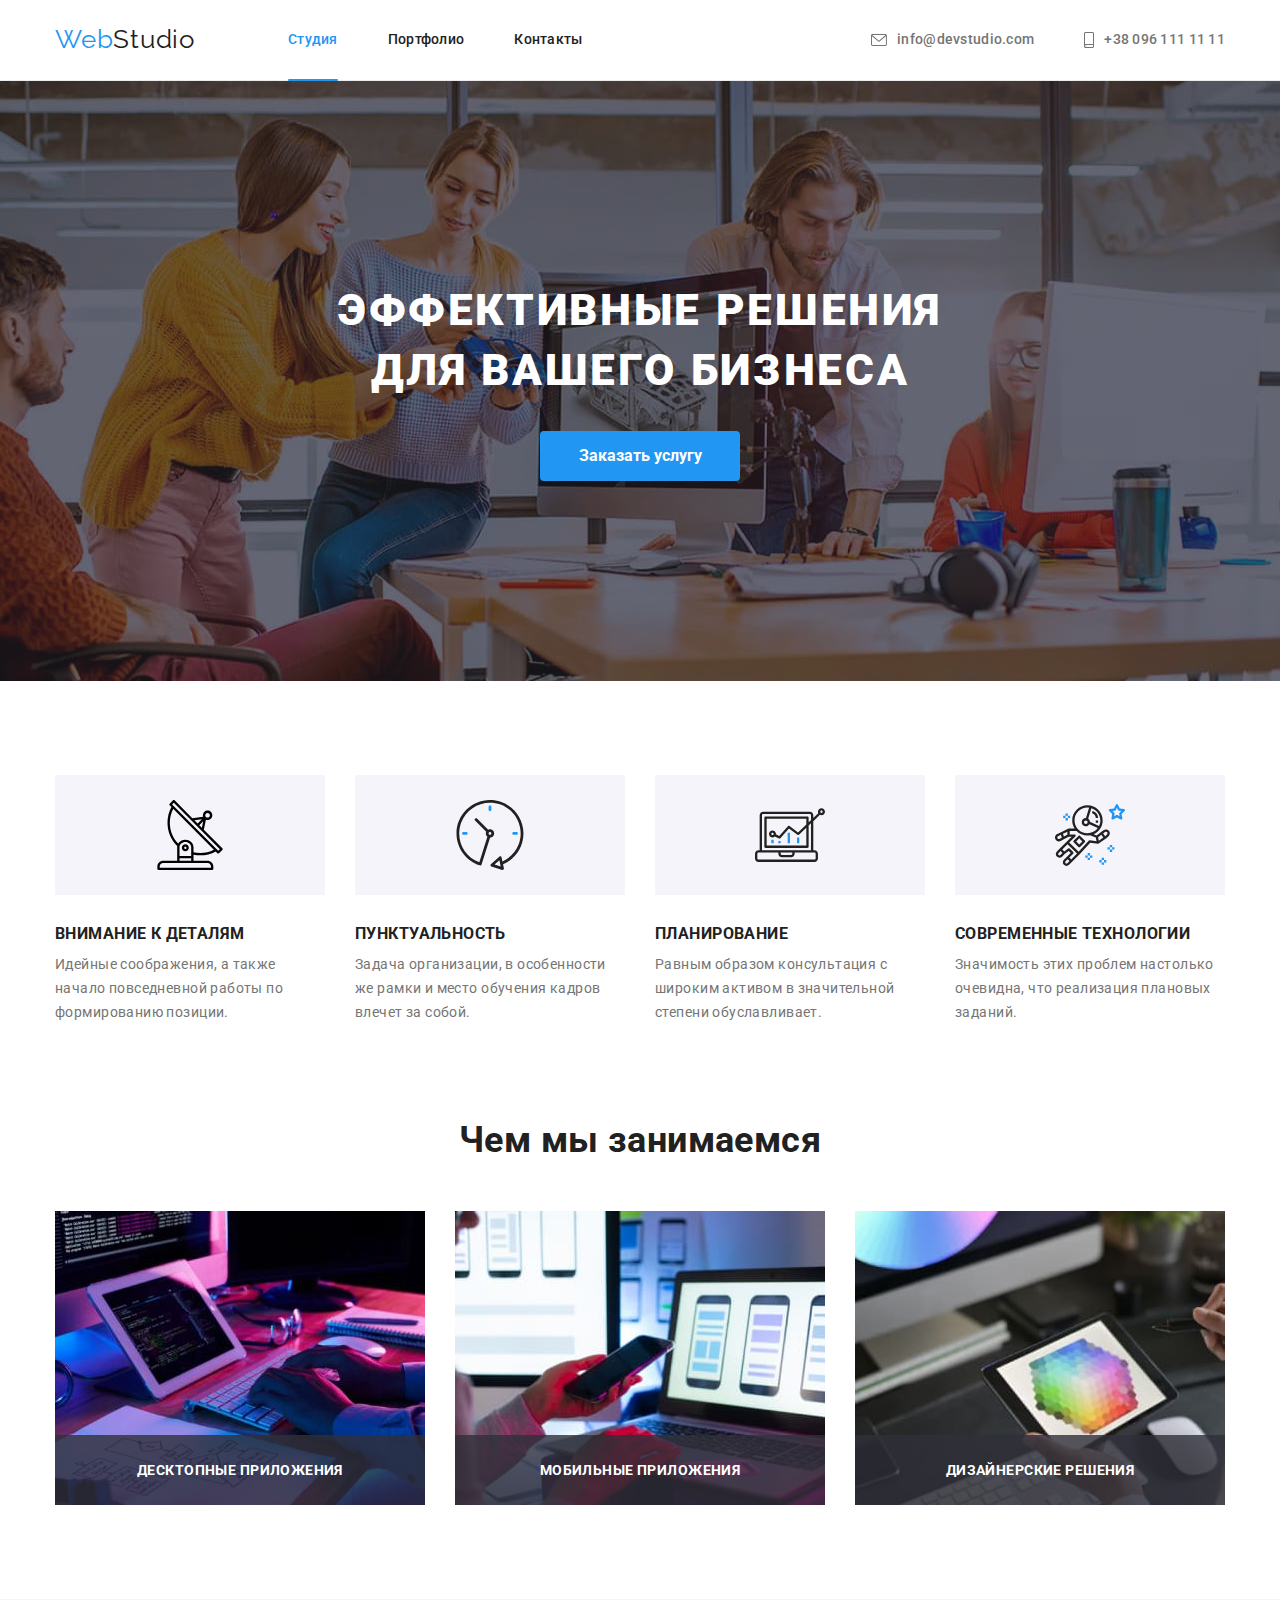
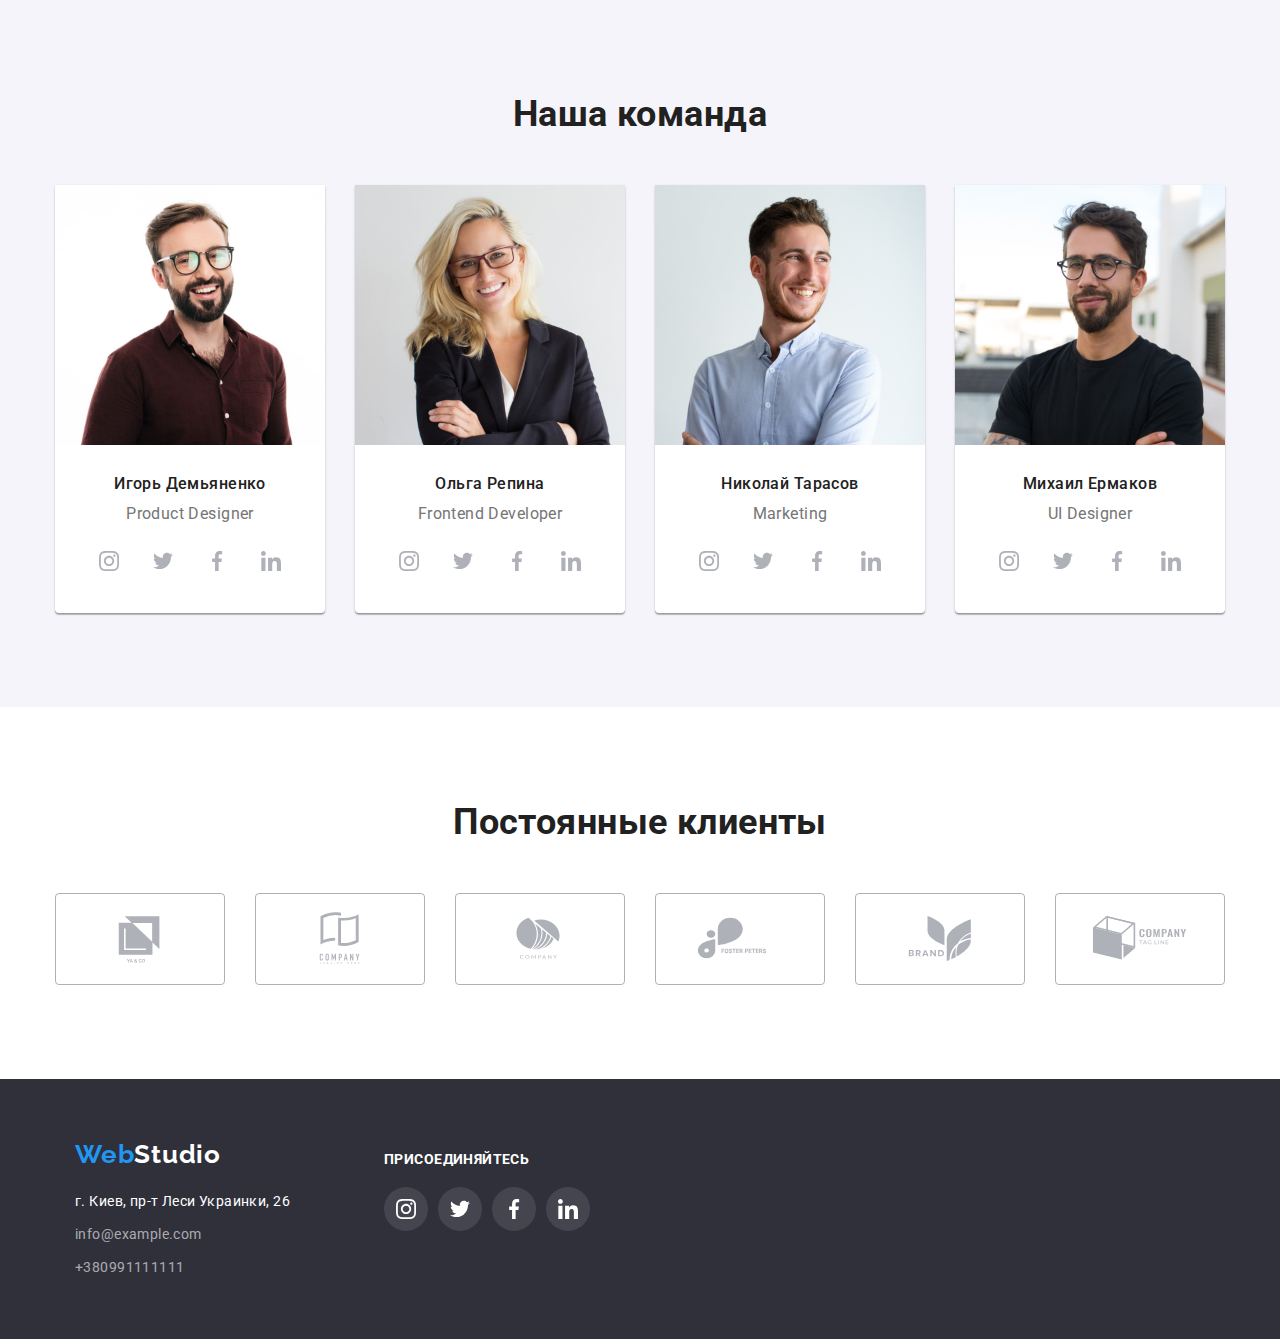
==== index.html @ 479eb53b "homework-05" ====
<!DOCTYPE html>
<html lang="ru">

<head>
    <meta charset="UTF-8">
    <meta http-equiv="X-UA-Compatible" content="IE=edge">
    <meta name="viewport" content="width=device-width, initial-scale=1.0">
    <title>Document</title>
    <link href="https://fonts.googleapis.com/css2?family=Raleway:wght@700&family=Roboto:wght@400;500;700;900&display=swap"
        rel="stylesheet">
    <link rel="stylesheet" href="https://cdnjs.cloudflare.com/ajax/libs/modern-normalize/1.1.0/modern-normalize.min.css">
    <link rel="stylesheet" href="./css/styles.css">
</head>
<body class="body">
    <!-- Навигация -->
        <header class="header">
            <div class="container header-box">
                <nav class="nav list">
                    <a href="./index.html" class="logo-link">Web<span class="header-logo-part">Studio</span></a>
                    <ul class="site-nav list">
                        <li class="item"><a href="./index.html" class="current link">Студия</a></li>
                        <li class="item"><a href="./portfolio.html" class="link">Портфолио</a></li>
                        <li class="item"><a href="" class="link">Контакты</a></li>
                    </ul>
                </nav>                      
                <ul class="header-contacts">
                        <li class="item">                            
                            <a href="" class="contact-link">
                                <svg class="contact-icon" width="16" height="12">
                                    <use href="./images/icons.svg#icon-envelope"></use>
                                </svg>info@devstudio.com  
                               </a>
                        </li>                                                   
                        <li class="item"><a href="" class="contact-link">
                            <svg class="contact-icon" width="10" height="16">
                                <use href="./images/icons.svg#icon-smartphone"></use>
                            </svg>+38 096 111 11 11</a>
                        </li>
                </ul>
            </div>
        </header>
        <main>
            <!-- Hero -->
            <section class="hero section">
                <div class="container">
                    <h1 class="hero-title">Эффективные решения<br>для вашего бизнеса</h1>
                    <button type="button" class="order" data-modal-open>Заказать услугу</button>
                </div>
            </section>
            <!-- Преимущества -->
            <section class="section pros">
                <div class="container">
                    <ul class="list">
                        <li class="item">
                            <div class="icon-pros">
                                <svg class="icon-details" width="70" height="70">
                                    <use href="./images/icons.svg#icon-antenna"></use>
                                </svg>
                            </div>
                            <h3 class="section-description">Внимание к деталям</h3>
                            <p class="section-text">Идейные соображения, а также начало повседневной работы по формированию позиции.</p>
                        </li>
                        <li class="item">
                            <div class="icon-pros">
                                <svg class="icon-punctuality" width="70" height="70">
                                    <use href="./images/icons.svg#icon-clock"></use>
                                </svg>
                            </div>
                            <h3 class="section-description">Пунктуальность</h3>
                            <p class="section-text">Задача организации, в особенности же рамки и место обучения кадров влечет за собой.</p>
                        </li>
                        <li class="item">
                            <div class="icon-pros">
                                <svg class="icon-planning" width="70" height="70">
                                    <use href="./images/icons.svg#icon-diagram"></use>
                                </svg>
                            </div>
                            <h3 class="section-description">Планирование</h3>
                            <p class="section-text">Равным образом консультация с широким активом в значительной степени обуславливает.</p>
                        </li>
                        <li class="item">
                            <div class="icon-pros">
                                <svg class="icon-technologies" width="70" height="70">
                                    <use href="./images/icons.svg#icon-astronaut"></use>
                                </svg>
                            </div>
                            <h3 class="section-description">Современные технологии</h3>
                            <p class="section-text">Значимость этих проблем настолько очевидна, что реализация плановых заданий.</p>
                        </li>
                    </ul>
                </div>
            </section>
            <!-- Чем мы занимаемся -->
            <section class="services section"> 
                <div class="container">
                    <h2 class="service-title">Чем мы занимаемся</h2>
                    <ul class="service-list list">
                        <li class="item"><img src="./images/img.jpg" width="370" height="294" alt="Рабочий процесс создания разметки">
                            <div class="image-description"> 
                                <p class="description-text">Десктопные приложения</p>
                            </div>
                        </li>
                        <li class="item"><img src="./images/img2.jpg" width="370" height="294" alt="Разметка интерфейса мобильной версии">
                            <div class="image-description"> 
                                <p class="description-text">Мобильные приложения</p>
                            </div> 
                        </li>
                        <li class="item"><img src="./images/img3.jpg" width="370" height="294" alt="Цветовая палитра">
                            <div class="image-description"> 
                                <p class="description-text">Дизайнерские решения</p>
                            </div>
                        </li>
                    </ul>
                </div>
               
            </section>
            <!-- Команда -->
            <section class="team section">
                <div class="container">
                    <h2 class="team-title">Наша команда</h2>
                    <ul class="team list">
                        <li class="team-item">
                            <img src="./images/pic4.jpg" class="photo" width="270" height="260" alt="Продакт Дизайнер Игорь Демьяненко ">
                            <div class="text-box">
                                <h3 class="team-member">Игорь Демьяненко</h3>
                                <p class="position text">Product Designer</p>
                                <ul class="social-media list">
                                    <li class="social-media-item"><a class="social-media-link" href="">
                                        <svg class="icon-social-media" width="20" height="20">
                                            <use href="./images/icons.svg#icon-instagram"></use>
                                        </svg>
                                        </a>
                                    </li>
                                    <li class="social-media-item">
                                        <a class="social-media-link" href="">
                                            <svg class="icon-social-media" width="20" height="20">
                                                <use href="./images/icons.svg#icon-twitter"></use>
                                            </svg>
                                        </a>
                                    </li>
                                    <li class="social-media-item">
                                        <a class="social-media-link" href="">
                                            <svg class="icon-social-media" width="20" height="20">
                                                <use href="./images/icons.svg#icon-facebook"></use>
                                            </svg>
                                        </a>
                                    </li>
                                    <li class="social-media-item">
                                        <a class="social-media-link" href="">
                                            <svg class="icon-social-media" width="20" height="20">
                                                <use href="./images/icons.svg#icon-linkedin"></use>
                                            </svg>
                                        </a>
                                </ul>
                            </div>
                        </li>
                        <li class="team-item">
                            <img src="./images/pic1.jpg" class="photo" width="270" height="260" alt="Фронтенд Девелопер Ольга Репина">
                            <div class="text-box">
                                <h3 class="team-member">Ольга Репина</h3>
                                <p class="position">Frontend Developer</p>
                                <ul class="social-media list">
                                    <li class="social-media-item"><a class="social-media-link" href="">
                                            <svg class="icon-social-media" width="20" height="20">
                                                <use href="./images/icons.svg#icon-instagram"></use>
                                            </svg>
                                        </a>
                                    </li>
                                    <li class="social-media-item">
                                        <a class="social-media-link" href="">
                                            <svg class="icon-social-media" width="20" height="20">
                                                <use href="./images/icons.svg#icon-twitter"></use>
                                            </svg>
                                        </a>
                                    </li>
                                    <li class="social-media-item">
                                        <a class="social-media-link" href="">
                                            <svg class="icon-social-media" width="20" height="20">
                                                <use href="./images/icons.svg#icon-facebook"></use>
                                            </svg>
                                        </a>
                                    </li>
                                    <li class="social-media-item">
                                        <a class="social-media-link" href="">
                                            <svg class="icon-social-media" width="20" height="20">
                                                <use href="./images/icons.svg#icon-linkedin"></use>
                                            </svg>
                                        </a>
                                </ul>
                            </div>
                        </li>
                        <li class="team-item">
                            <img src="./images/piс3.jpg" class="photo" width="270" height="260" alt="Маркетинг -- Николай Тарасов">
                            <div class="text-box">
                                <h3 class="team-member">Николай Тарасов</h3>
                                <p class="position">Marketing</p>
                                <ul class="social-media list">
                                    <li class="social-media-item"><a class="social-media-link" href="">
                                            <svg class="icon-social-media" width="20" height="20">
                                                <use href="./images/icons.svg#icon-instagram"></use>
                                            </svg>
                                        </a>
                                    </li>
                                    <li class="social-media-item">
                                        <a class="social-media-link" href="">
                                            <svg class="icon-social-media" width="20" height="20">
                                                <use href="./images/icons.svg#icon-twitter"></use>
                                            </svg>
                                        </a>
                                    </li>
                                    <li class="social-media-item">
                                        <a class="social-media-link" href="">
                                            <svg class="icon-social-media" width="20" height="20">
                                                <use href="./images/icons.svg#icon-facebook"></use>
                                            </svg>
                                        </a>
                                    </li>
                                    <li class="social-media-item">
                                        <a class="social-media-link" href="">
                                            <svg class="icon-social-media" width="20" height="20">
                                                <use href="./images/icons.svg#icon-linkedin"></use>
                                            </svg>
                                        </a>
                                </ul>
                            </div>
                        </li>
                        <li class="team-item">
                            <img src="./images/pic2.jpg" class="photo" width="270" height="260"
                                alt="Юзер интерфейс Дизайнер Михаил Ермаков">
                            <div class="text-box">
                                <h3 class="team-member">Михаил Ермаков</h3>
                                <p class="position">UI Designer</p>
                                <ul class="social-media list">
                                    <li class="social-media-item"><a class="social-media-link" href="">
                                            <svg class="icon-social-media" width="20" height="20">
                                                <use href="./images/icons.svg#icon-instagram"></use>
                                            </svg>
                                        </a>
                                    </li>
                                    <li class="social-media-item">
                                        <a class="social-media-link" href="">
                                            <svg class="icon-social-media" width="20" height="20">
                                                <use href="./images/icons.svg#icon-twitter"></use>
                                            </svg>
                                        </a>
                                    </li>
                                    <li class="social-media-item">
                                        <a class="social-media-link" href="">
                                            <svg class="icon-social-media" width="20" height="20">
                                                <use href="./images/icons.svg#icon-facebook"></use>
                                            </svg>
                                        </a>
                                    </li>
                                    <li class="social-media-item">
                                        <a class="social-media-link" href="">
                                            <svg class="icon-social-media" width="20" height="20">
                                                <use href="./images/icons.svg#icon-linkedin"></use>
                                            </svg>
                                        </a>
                                </ul>
                            </div>
                        </li>
                    </ul>
                </div>             
            </section>
            <section class="clients section">
                <div class="container">
                    <h2 class="clients-title">Постоянные клиенты</h2>
                    <ul class="clients-list list">
                        <li class="clients-item">
                            <a class="clients-link" href="">
                                <svg class="clients-icon" width="106" height="60">
                                    <use href="./images/icons.svg#icon-logoyaco"></use>
                                </svg>
                            </a>
                        </li>
                        <li class="clients-item">
                            <a class="clients-link" href="">
                                <svg class="clients-icon" width="106" height="60">
                                    <use href="./images/icons.svg#icon-companylogo"></use>
                                </svg>
                            </a>
                        </li>
                        <li class="clients-item">
                            <a class="clients-link" href="">
                                <svg class="clients-icon" width="106" height="60">
                                    <use href="./images/icons.svg#icon-group"></use>
                                </svg>
                            </a>
                        </li>
                        <li class="clients-item">
                            <a class="clients-link" href="">
                                <svg class="clients-icon" width="106" height="60">
                                    <use href="./images/icons.svg#icon-foster"></use>
                                </svg>
                            </a>
                        </li>
                        <li class="clients-item">
                            <a class="clients-link" href="">
                                <svg class="clients-icon" width="106" height="60">
                                    <use href="./images/icons.svg#icon-brand"></use>
                                </svg>
                            </a>
                        </li>
                        <li class="clients-item">
                            <a class="clients-link" href="">
                                <svg class="clients-icon" width="106" height="60">
                                    <use href="./images/icons.svg#icon-cubelogo"></use>
                                </svg>
                            </a>
                        </li>
                    </ul>
                </div>

            </section>
        </main>
        <!-- Футер -->
        <footer class="footer">
            <div class="container footer-box">
                <div class="footer-info">
                    <div class="logo-container">
                        <a href="./index.html" class="logo-link">Web<span class="footer-logo-part">Studio</span></a>
                    </div>
                    
                    <address>
                        <p class="address">г. Киев, пр-т Леси Украинки, 26</p>
                        <div class="contacts">
                            <a href="mailto:info@example.com" class="contact-footer">info@example.com</a>
                            <a href="tel:+380991111111" class="contact-footer">+380991111111</a>
                        </div>
                    </address>
                </div>
                <div class="join-us">
                    <h3 class="join-text">Присоединяйтесь</h3>
                    <ul class="social-footer  list">
                        <li class="social-link-item">
                            <a class="social-link-footer" href="">
                                <svg class="icon-footer" width="20" height="20">
                                    <use href="./images/icons.svg#icon-instagram"></use>
                                </svg>
                            </a>
                        </li>
                        <li class="social-link-item">
                            <a class="social-link-footer" href="">
                                <svg class="icon-footer" width="20" height="20">
                                    <use href="./images/icons.svg#icon-twitter"></use>
                                </svg>
                            </a>
                        </li>
                        <li class="social-link-item">
                            <a class="social-link-footer" href="">
                                <svg class="icon-footer" width="20" height="20">
                                    <use href="./images/icons.svg#icon-facebook"></use>
                                </svg>
                            </a>
                        </li>
                        <li class="social-link-item">
                            <a class="social-link-footer" href="">
                                <svg class="icon-footer" width="20" height="20">
                                    <use href="./images/icons.svg#icon-linkedin"></use>
                                </svg>
                            </a>
                        </li>
                    </ul>
                </div>
                
            </div>                  
        </footer>
        <div class="backdrop is-hidden" data-modal>
            <div class="modal">
                <button class="modal-close" type="button" data-modal-close></button>
            </div>
        </div>
        <script src="./js/modal.js"></script>
    </body>
</html>
---- css/styles.css ----
:root {
  --primary-text-color: #212121;
  --secondary-text-color: #757575;
  --text-color: #ffffff;
  --primary-background-color: #e5e5e5;
  --secondary-background-color: #2f303a;
  --background-color: #f5f4fa;
  --accent-color: #2196f3;
  --accent-color-hover: #188ce8;
  --contacts-footer-color: rgba(255, 255, 255, 0.6);
  --outline-color: #eeeeee;
  --border-color: #ececec;
}
html {
  box-sizing: border-box;
}

*,
*::before,
*::after {
  box-sizing: inherit;
}

.body {
  color: var(--primary-text-color);
  font-family: Roboto, sans-serif;
  font-size: 14px;
  letter-spacing: 0.03em;
}
h1,
h2,
h3,
h4,
h5,
h6,
p {
  margin-top: 0px;
  margin-bottom: 0px;
}

img {
  display: block;
  width: 100%;
  height: auto;
}

/* navigation */

.nav.list {
  display: flex;
  align-items: center;
}

.header {
  align-items: center;
  border-bottom: 1px solid var(--border-color);
}

.logo-link {
  color: var(--accent-color);
  font-family: Raleway;
  font-size: 26px;
  line-height: 1.19;
  letter-spacing: 0.03em;
  text-decoration: none;
  margin-right: 93px;
  padding-top: 24px;
  padding-bottom: 25px;
}

.header-logo-part {
  color: var(--primary-text-color);
}

.nav .site-nav {
  display: flex;
  list-style: none;
  font-weight: 500;
  line-height: 1.14;
  letter-spacing: 0.02em;
}

.site-nav .item {
  position: relative;
  padding-top: 32px;
  padding-bottom: 32px;
}

.site-nav .item + .item {
  margin-left: 50px;
}

.header-contacts .item + .item {
  margin-left: 50px;
}

.link:hover,
.link:focus {
  color: var(--accent-color);
}

.site-nav .link {
  display: block;
  color: var(--primary-text-color);
  letter-spacing: 0.02em;
  text-decoration: none;

  transition-property: color;
  transition-duration: 250ms;
  transition-timing-function: cubic-bezier(0.4, 0, 0.2, 1);
}

.link:hover,
.link:focus {
  color: var(--accent-color);
}

.current::after {
  content: "";
  position: absolute;
  bottom: -1px;
  left: 0px;
  height: 2px;
  width: 100%;
  background-color: var(--accent-color);
  border-radius: 2px;
}

.header-contacts {
  display: flex;
  margin-left: auto;
  list-style: none;
  font-weight: 500;
  line-height: 1.14;
  margin-top: 0px;
  margin-bottom: 0px;
  padding-left: 0px;
}

.contact-link {
  display: flex;
  color: var(--secondary-text-color);
  font-weight: 500;
  letter-spacing: 0.02em;
  text-decoration: none;
  align-items: center;
  padding-top: 32px;
  padding-bottom: 32px;

  transition-property: color;
  transition-duration: 250ms;
  transition-timing-function: cubic-bezier(0.4, 0, 0.2, 1);
}

.contact-link:hover,
.contact-link:focus {
  color: var(--accent-color);
}

.contact-icon {
  fill: var(--secondary-text-color);
  transition-property: fill;
  transition-duration: 250ms;
  transition-timing-function: cubic-bezier(0.4, 0, 0.2, 1);
}

.contact-link:hover .contact-icon,
.contact-link:focus .contact-icon {
  fill: var(--accent-color);
}

.header-box {
  display: flex;
  align-items: center;
}

.contact-icon {
  margin-right: 10px;
}

/* hero */

.hero {
  max-width: 1600px;
  margin: 0 auto;
  background-color: var(--secondary-background-color);
  text-align: center;
  background-image: linear-gradient(
      to right,
      rgba(47, 48, 58, 0.4),
      rgba(47, 48, 58, 0.4)
    ),
    url(../images/bcgr.jpg);
  background-position: center;
  background-repeat: no-repeat;
  background-size: cover;
}

.hero-title {
  color: var(--text-color);
  font-weight: 900;
  font-size: 44px;
  line-height: 1.36;
  letter-spacing: 0.06em;
  text-align: center;
  text-transform: uppercase;
  margin-top: 0px;
  margin-bottom: 30px;
}

.order {
  background-color: var(--accent-color);
  color: var(--text-color);
  font-family: inherit;
  font-weight: 700;
  font-size: 16px;
  line-height: 1.88;
  cursor: pointer;
  border-radius: 4px;
  padding: 10px 32px;
  min-width: 200px;
  text-align: center;
  border: none;

  transition-property: background-color;
  transition-duration: 250ms;
  transition-timing-function: cubic-bezier(0.4, 0, 0.2, 1);
}

.list {
  list-style: none;
  margin: 0px;
  padding: 0px;
}

/* advantages */

.container {
  width: 1200px;
  margin-left: auto;
  margin-right: auto;
  margin-top: 0px;
  padding: 0px 15px;
}

.pros .list {
  display: flex;
  justify-content: space-between;
}

.pros .item {
  width: 270px;
}

.icon-pros {
  display: flex;
  background-color: var(--background-color);
  justify-content: center;
  padding-top: 25px;
  padding-bottom: 25px;
  margin-bottom: 30px;
}

.backdrop {
  position: fixed;
  top: 0;
  left: 0;
  width: 100%;
  height: 100%;
  background-color: rgba(0, 0, 0, 0.2);
  opacity: 1;
  transition: opacity 250ms cubic-bezier(0.4, 0, 0.2, 1);
}

.modal {
  position: absolute;
  top: 50%;
  left: 50%;
  min-width: 528px;
  min-height: 581px;
  background-color: var(--text-color);
  transform: translate(-50%, -50%) scale(1);
  transition: transform 250ms cubic-bezier(0.4, 0, 0.2, 1);
}
.modal-close {
  position: absolute;
  top: 8px;
  right: 8px;
  color: var(--text-color);
  width: 30px;
  height: 30px;
  background-image: url(../images/close.svg);
  background-position: center;
  background-size: cover;
  background-color: var(--text-color);
  border: none;
}

.backdrop.is-hidden {
  visibility: hidden;
  opacity: 0;
  pointer-events: none;
}

.backdrop.is-hidden .modal {
  transform: translate(-50%, -50%) scale(0.7);
}

/* What we do */

.services {
  background-color: var(--text-color);
}

.service-list {
  display: flex;
  justify-content: space-between;
}

.service-list .item {
  position: relative;
}

.image-description {
  position: absolute;
  bottom: 0px;
  left: 0px;
  width: 100%;
  height: 70px;
  background-color: rgba(47, 48, 58, 0.8);
  font-weight: 700;
  line-height: 1.17;
  color: var(--text-color);
  text-align: center;
  text-transform: uppercase;
}
.description-text {
  padding-top: 27px;
  padding-bottom: 27px;
}
/* Team */

.team {
  background-color: var(--background-color);
}

.team-member {
  font-weight: 500;
  font-size: 16px;
  line-height: 1.18;
  text-align: center;
  margin-top: 0px;
  margin-bottom: 10px;
}

.team.list {
  display: flex;
}

.team-item {
  background-color: var(--text-color);
  box-shadow: 0px 1px 3px rgba(0, 0, 0, 0.12), 0px 1px 1px rgba(0, 0, 0, 0.14),
    0px 2px 1px rgba(0, 0, 0, 0.2);
  border-radius: 0px 0px 4px 4px;
  margin-right: 30px;
}

.team-item:nth-child(4n + 4) {
  margin-right: 0px;
}

.text-box {
  padding-top: 30px;
  padding-bottom: 30px;
}

.social-media-link {
  display: flex;
  width: 44px;
  height: 44px;
  border-radius: 50%;
  align-items: center;
  justify-content: center;

  transition-property: background-color;
  transition-duration: 250ms;
  transition-timing-function: cubic-bezier(0.4, 0, 0.2, 1);
}

.social-media {
  display: flex;
  padding-left: 32px;
  padding-right: 32px;
  margin-top: 16px;
}

.social-media-item {
  display: flex;
  margin-right: 10px;
  align-items: center;
  justify-content: center;
}

.social-media-item:last-child {
  margin-right: 0px;
}

.social-media-link:hover,
.social-media-link:focus {
  background-color: var(--accent-color);
}

.list .icon-social-media {
  fill: #afb1b8;

  transition-property: fill;
  transition-duration: 250ms;
  transition-timing-function: cubic-bezier(0.4, 0, 0.2, 1);
}

.social-media-link:hover .icon-social-media {
  fill: var(--text-color);
}

/* sections content */

.section-description {
  font-weight: 700;
  line-height: 1.14;
  text-transform: uppercase;
  margin-top: 0px;
  margin-bottom: 10px;
}

.section-text,
.text {
  color: var(--secondary-text-color);
  margin-top: 0px;
  margin-bottom: 0px;
}

.section-text {
  line-height: 1.7;
  margin-top: 0px;
  margin-bottom: 0px;
}

.service-title,
.team-title,
.clients-title {
  font-weight: 700;
  font-size: 36px;
  line-height: 1.17;
  text-align: center;
  margin-top: 0px;
  margin-bottom: 50px;
}

.section {
  padding-top: 94px;
  padding-bottom: 94px;
}

.hero.section {
  padding-top: 200px;
  padding-bottom: 200px;
}

.section.pros {
  padding-bottom: 0px;
}

.order:hover,
.order:focus {
  background-color: var(--accent-color-hover);
}

.position {
  color: var(--secondary-text-color);
  font-size: 16px;
  line-height: 1.19;
  text-align: center;
  margin-top: 0px;
  margin-bottom: 0px;
}

/* Our clients */

.clients-list {
  display: flex;
  height: 92px;
  align-items: center;
  justify-content: center;
}
.clients-link {
  display: flex;
  width: 170px;
  height: 92px;
  border: 1px solid #afb1b8;
  border-radius: 4px;
  align-items: center;
  justify-content: center;

  transition-property: border;
  transition-duration: 250ms;
  transition-timing-function: cubic-bezier(0.4, 0, 0.2, 1);
}

.clients-item {
  margin-right: 30px;
}

.clients-item:last-child {
  margin-right: 0px;
}

.clients-icon {
  fill: #afb1b8;

  transition-property: fill;
  transition-duration: 250ms;
  transition-timing-function: cubic-bezier(0.4, 0, 0.2, 1);
}

.clients-link:hover {
  border: 1px solid var(--accent-color);
}

.clients-link:hover .clients-icon {
  fill: var(--accent-color);
}

/* footer */

.footer {
  background-color: var(--secondary-background-color);
  padding: 60px;
}

.footer .logo-link {
  font-family: Raleway;
  font-weight: 700;
}

.logo-container {
  margin-bottom: 20px;
}

.footer-logo-part {
  color: var(--text-color);
}

address {
  font-style: normal;
}

.address {
  color: var(--text-color);
  line-height: 1.7;
  margin-bottom: 9px;
}

.contacts {
  display: flex;
  flex-direction: column;
}

.contact-footer:not(:last-child) {
  margin-bottom: 9px;
}

.contact-footer {
  color: var(--contacts-footer-color);
  line-height: 1.7;
  letter-spacing: 0.03em;
  text-decoration: none;
}

.join-us {
  color: var(--text-color);
  margin-left: 70px;
}

.join-text {
  font-size: 14px;
  text-transform: uppercase;
  line-height: 1.17;
  padding-top: 12px;
  margin-bottom: 20px;
}

.footer-box {
  display: flex;
  align-items: flex-start;
}

.social-footer {
  display: flex;
}

.social-link-item {
  width: 44px;
}

.social-link-item:not(:last-child) {
  margin-right: 10px;
}

.social-link-footer {
  display: flex;
  background-color: rgba(255, 255, 255, 0.1);
  justify-content: center;
  align-items: center;
  height: 44px;
  border-radius: 50%;

  transition-property: background-color;
  transition-duration: 250ms;
  transition-timing-function: cubic-bezier(0.4, 0, 0.2, 1);
}

.social-link-footer:hover,
.social-link-footer:focus {
  background-color: var(--accent-color);
}

.icon-footer {
  fill: var(--text-color);
}

/* PORTFOLIO */

.link.current {
  color: var(--accent-color);
}

.projects {
  background-color: var(--text-color);
}

.button.list {
  display: flex;
  justify-content: center;
  margin-bottom: 50px;
}

.filter-button {
  background-color: var(--background-color);
  color: var(--primary-text-color);
  cursor: pointer;
  font-family: inherit;
  font-weight: 500;
  font-size: 16px;
  line-height: 1.63;
  text-align: center;
  border: none;
  border-radius: 4px;
  padding: 6px 22px;
  transition-property: background-color, color, box-shadow;
  transition-duration: 250ms;
  transition-timing-function: cubic-bezier(0.4, 0, 0.2, 1);
}

.filter-button:hover,
.filter-button:focus {
  box-shadow: 0px 3px 1px rgba(0, 0, 0, 0.1), 0px 1px 2px rgba(0, 0, 0, 0.08),
    0px 2px 2px rgba(0, 0, 0, 0.12);
  background-color: var(--accent-color);
  color: var(--text-color);
}

.button-item:not(:last-child) {
  margin-right: 8px;
}

.description {
  color: var(--primary-text-color);
  font-weight: 700;
  font-size: 18px;
  line-height: 2;
  margin-bottom: 4px;
}

.our-projects {
  display: flex;
  flex-wrap: wrap;
  margin-left: -30px;
  margin-bottom: -30px;
}

.text-container {
  padding: 20px 24px;
  border: 1px solid var(--outline-color);
}

.our-projects > .card {
  flex-basis: calc(100% / 3 - 30px);
  margin-left: 30px;
  margin-bottom: 30px;
}

.card-link:hover,
.card-link:focus {
  box-shadow: 0px 1px 1px rgba(0, 0, 0, 0.12), 0px 4px 4px rgba(0, 0, 0, 0.06),
    1px 4px 6px rgba(0, 0, 0, 0.16);
}

.card-link {
  display: block;
  text-decoration: none;

  transition-property: box-shadow;
  transition-duration: 250ms;
  transition-timing-function: cubic-bezier(0.4, 0, 0.2, 1);
}

.our-projects:nth-child(3n + 1) {
  margin-left: 0px;
}

.our-projects .text {
  font-size: 16px;
  line-height: 1.9;
}

.image-container {
  position: relative;
  overflow: hidden;
}
.thumb {
  position: absolute;
  top: 0;
  left: 0;
  width: 100%;
  height: 100%;
  background-color: rgba(33, 150, 243, 0.9);
  font-size: 18px;
  line-height: 1.5;
  color: var(--text-color);
  transform: translateY(100%);
  transition-property: transform;
  transition-duration: 250ms;
  transition-timing-function: cubic-bezier(0.4, 0, 0.2, 1);
}

.card-link:hover .thumb,
.card-link:focus .thumb {
  transform: translate(0, 0);
}

.thumb-text {
  padding: 63px 24px;
}
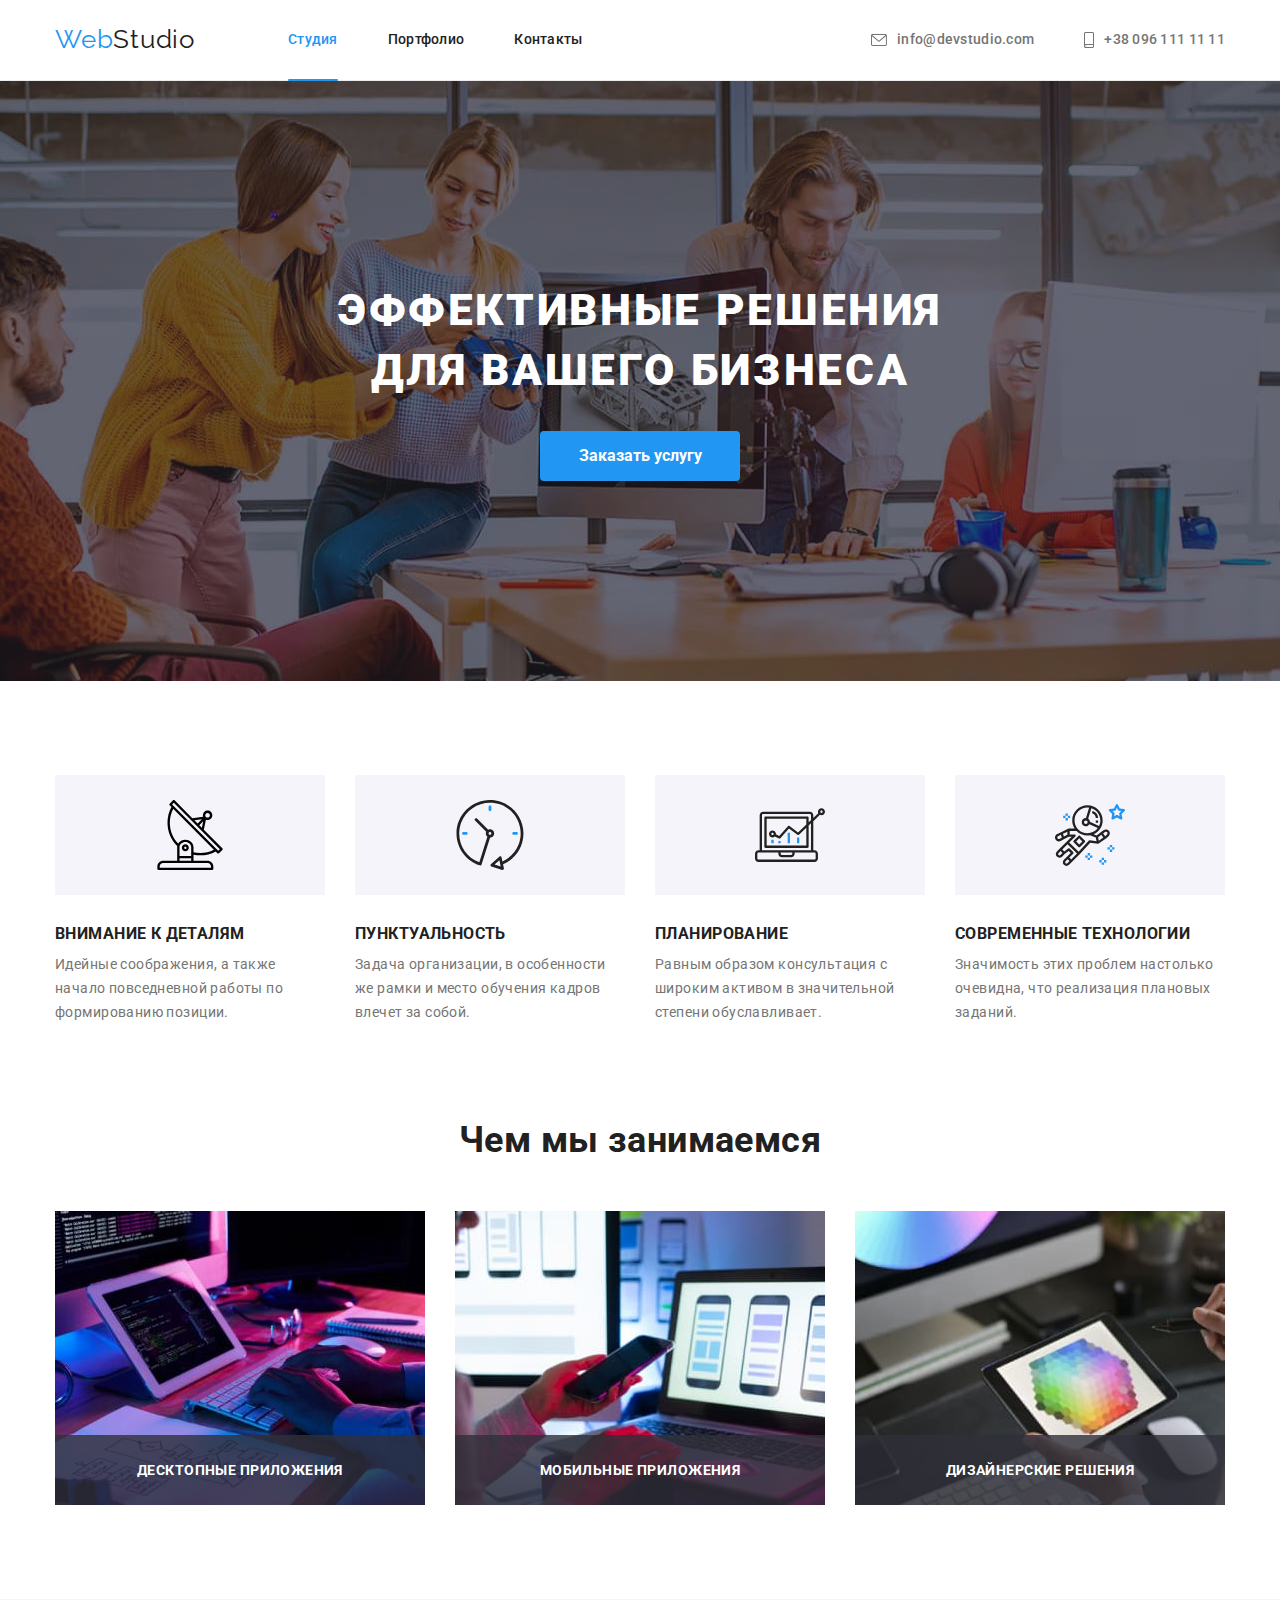
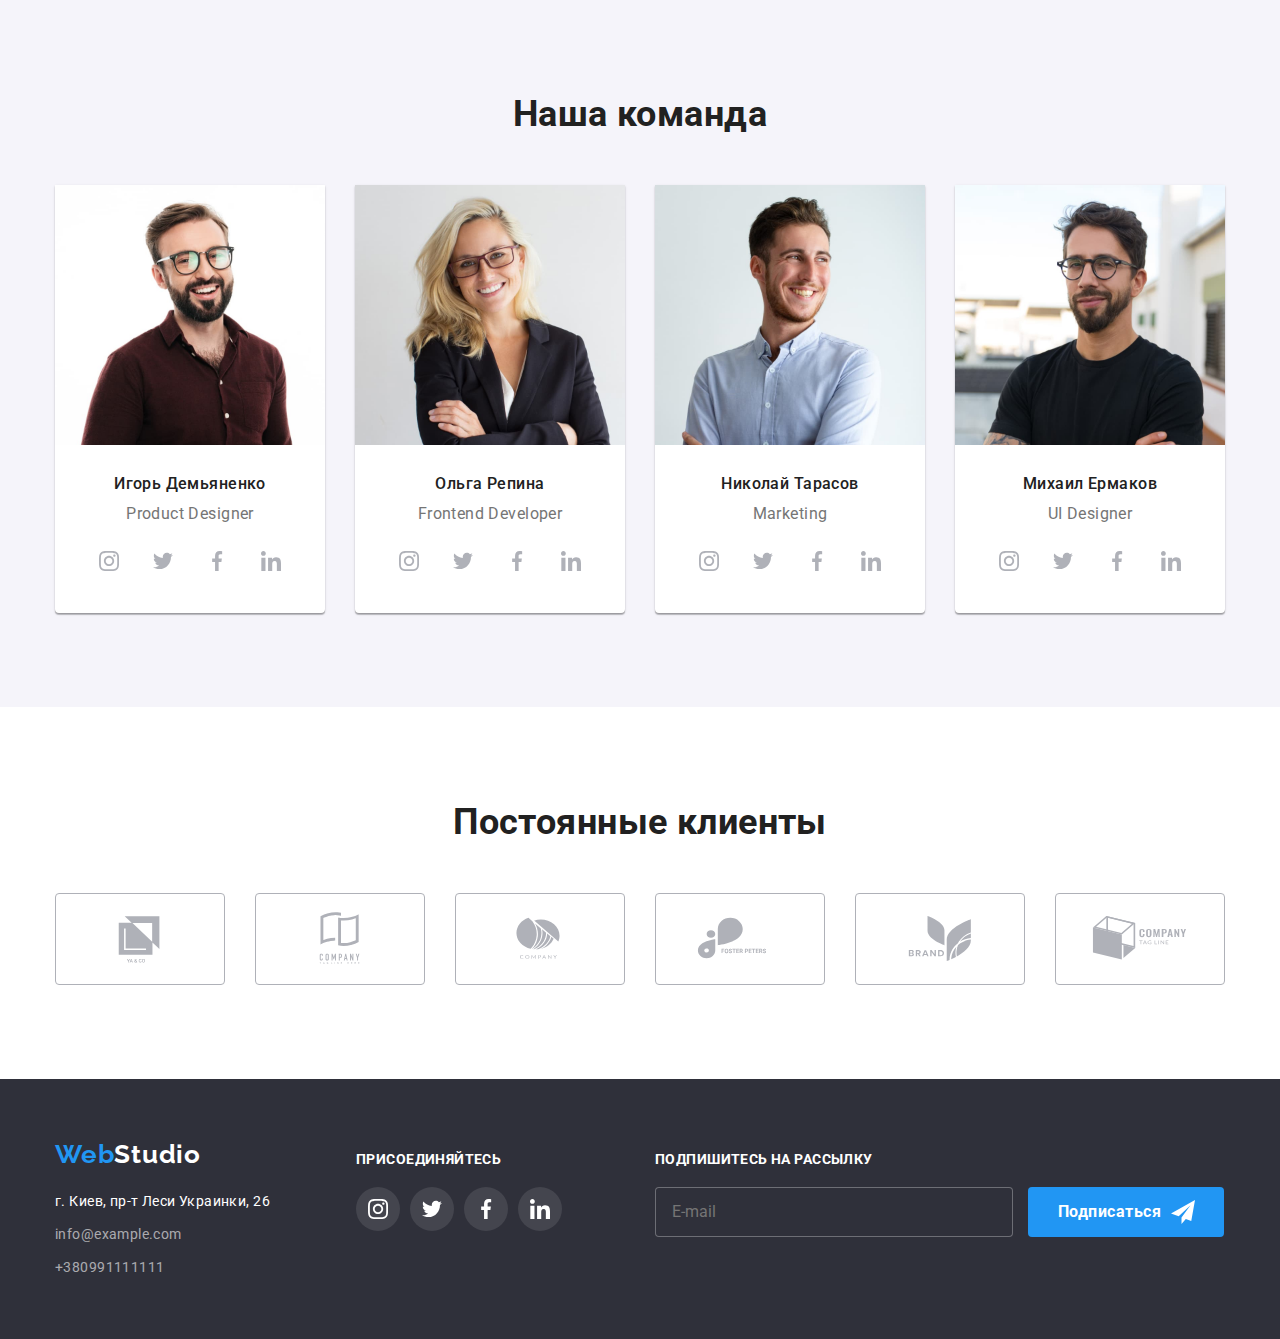
==== commit 8e9e79dd: "homework-06" ====
--- a/index.html
+++ b/index.html
@@ -322,7 +322,7 @@
                         <a href="./index.html" class="logo-link">Web<span class="footer-logo-part">Studio</span></a>
                     </div>
                     
-                    <address>
+                    <address class="footer-address">
                         <p class="address">г. Киев, пр-т Леси Украинки, 26</p>
                         <div class="contacts">
                             <a href="mailto:info@example.com" class="contact-footer">info@example.com</a>
@@ -363,12 +363,87 @@
                         </li>
                     </ul>
                 </div>
+                <div class="follow">
+                    <h3 class="join-text">Подпишитесь на рассылку</h3>
+                    <form class="follow-us">
+                        <label class="follow-label" for="follow"></label>
+                        <input class="follow-form" type="email" name="follow" id="follow" placeholder="E-mail">
+                        <button class="follow-submit" type="submit">
+                            <span>Подписаться</span> 
+                            <svg class="icon-follow" width="24" height="24">
+                                <use href="./images/icons.svg#icon-send"></use>
+                            </svg>
+                        </button>
+                    </form>
+                </div>
                 
             </div>                  
         </footer>
         <div class="backdrop is-hidden" data-modal>
             <div class="modal">
-                <button class="modal-close" type="button" data-modal-close></button>
+                <button class="modal-close" type="button" data-modal-close>
+                    <span> class="icon-container">
+                        <svg class="icon-close" width="18" height="18">
+                            <use href="./images/icons.svg#icon-close"></use>
+                        </svg>
+                    </span>
+                   
+                </button>
+                <div class="form-container">
+                    <p class="callback">Оставьте свои данные, мы вам перезвоним</p>
+                    <form class="modal-form">
+                        <div class="field-container">
+                            <label class="modal-label" for="name">Имя</label>
+                            <div class="input-container">
+                                <input class="modal-input" type="text" name="name" id="name">
+                                <svg class="icon-modal" width="18" height="18">
+                                    <use href="./images/icons.svg#icon-person"> </use>
+                                </svg>
+                            </div>
+                        </div>
+                                               
+                        <div class="field-container">   
+                            <label class="modal-label" for="tel">Телефон</label>
+                            <div class="input-container">
+                                <input class="modal-input" type="tel" name="tel" id="tel">
+                                <svg class="icon-modal" width="18" height="18">
+                                    <use href="./images/icons.svg#icon-phone-modal"></use>
+                                </svg>
+                            </div>
+                            
+                        </div>
+                                                
+                        <div class="field-container">
+                            <label class="modal-label" for="email">Почта</label>
+                            <div class="input-container">
+                                <input class="modal-input" type="email" name="email" id="email">
+                                <svg class="icon-modal" width="18" height="18">
+                                    <use href="./images/icons.svg#icon-email-modal"></use>
+                                </svg>
+                            </div>
+                           
+                        </div>
+                        
+                        <div class="field-container">
+                            <label class="modal-label" for="comment">Комментарий</label>
+                            <textarea class="comments" name="comment" id="comment" cols="30" rows="10" placeholder="Введите текст"></textarea>
+                        </div>                       
+                                        
+                        <div class="checkbox-container">
+                            <label class="modal-label" for="policy">
+                                <input class="checkbox" type="checkbox" name="policy" id="policy">
+                                <span class="policy-text">Соглашаюсь с рассылкой и принимаю <a class="terms" href="">Условия договора</a></span> 
+                                <span class="checkbox-icon"></span>
+                                <svg class="icon-checked" width="16" height="15">
+                                    <use href="./images/icons.svg#icon-check"></use>
+                                </svg>                                                                                       
+                            </label>
+                        </div>
+                           
+                                          
+                        <button class="submit" type="submit">Отправить</button>
+                    </form>
+                </div>
             </div>
         </div>
         <script src="./js/modal.js"></script>
--- a/css/styles.css
+++ b/css/styles.css
@@ -261,51 +261,6 @@
   margin-bottom: 30px;
 }
 
-.backdrop {
-  position: fixed;
-  top: 0;
-  left: 0;
-  width: 100%;
-  height: 100%;
-  background-color: rgba(0, 0, 0, 0.2);
-  opacity: 1;
-  transition: opacity 250ms cubic-bezier(0.4, 0, 0.2, 1);
-}
-
-.modal {
-  position: absolute;
-  top: 50%;
-  left: 50%;
-  min-width: 528px;
-  min-height: 581px;
-  background-color: var(--text-color);
-  transform: translate(-50%, -50%) scale(1);
-  transition: transform 250ms cubic-bezier(0.4, 0, 0.2, 1);
-}
-.modal-close {
-  position: absolute;
-  top: 8px;
-  right: 8px;
-  color: var(--text-color);
-  width: 30px;
-  height: 30px;
-  background-image: url(../images/close.svg);
-  background-position: center;
-  background-size: cover;
-  background-color: var(--text-color);
-  border: none;
-}
-
-.backdrop.is-hidden {
-  visibility: hidden;
-  opacity: 0;
-  pointer-events: none;
-}
-
-.backdrop.is-hidden .modal {
-  transform: translate(-50%, -50%) scale(0.7);
-}
-
 /* What we do */
 
 .services {
@@ -534,7 +489,7 @@
 
 .footer {
   background-color: var(--secondary-background-color);
-  padding: 60px;
+  padding: 60px 0px;
 }
 
 .footer .logo-link {
@@ -552,6 +507,10 @@
 
 address {
   font-style: normal;
+}
+
+.footer-info {
+  width: 231px;
 }
 
 .address {
@@ -577,7 +536,6 @@
 }
 
 .join-us {
-  color: var(--text-color);
   margin-left: 70px;
 }
 
@@ -587,6 +545,7 @@
   line-height: 1.17;
   padding-top: 12px;
   margin-bottom: 20px;
+  color: var(--text-color);
 }
 
 .footer-box {
@@ -628,6 +587,51 @@
   fill: var(--text-color);
 }
 
+.follow {
+  margin-left: 93px;
+}
+
+.follow-form {
+  width: 358px;
+  height: 50px;
+  background-color: var(--secondary-background-color);
+  border: 1px solid rgba(255, 255, 255, 0.3);
+  border-radius: 4px;
+  padding: 15px 16px;
+  color: #ffffff;
+  margin-right: 12px;
+}
+.follow-form::placeholder {
+  font-size: 16px;
+  line-height: 1.25;
+}
+
+.follow-submit {
+  display: inline-flex;
+  justify-content: center;
+  align-items: center;
+  background-color: var(--accent-color);
+  color: var(--text-color);
+  border: none;
+  border-radius: 4px;
+  font-weight: 700;
+  font-size: 16px;
+  line-height: 1.87;
+  letter-spacing: 00.03em;
+  width: 196px;
+  height: 50px;
+
+  transition: background-color 250ms cubic-bezier(0.4, 0, 0.2, 1);
+}
+
+.follow-submit:hover,
+.follow-submit:focus {
+  background-color: var(--accent-color-hover);
+}
+
+.icon-follow {
+  margin-left: 10px;
+}
 /* PORTFOLIO */
 
 .link.current {
@@ -727,6 +731,7 @@
   position: relative;
   overflow: hidden;
 }
+
 .thumb {
   position: absolute;
   top: 0;
@@ -751,3 +756,212 @@
 .thumb-text {
   padding: 63px 24px;
 }
+
+/* Modal */
+
+.backdrop.is-hidden {
+  visibility: hidden;
+  opacity: 0;
+  pointer-events: none;
+}
+
+.backdrop.is-hidden .modal {
+  transform: translate(-50%, -50%) scale(0.7);
+}
+
+.backdrop {
+  position: fixed;
+  top: 0;
+  left: 0;
+  width: 100%;
+  height: 100%;
+  background-color: rgba(0, 0, 0, 0.2);
+  opacity: 1;
+  transition: opacity 250ms cubic-bezier(0.4, 0, 0.2, 1);
+}
+
+.modal {
+  position: absolute;
+  top: 50%;
+  left: 50%;
+  min-width: 528px;
+  min-height: 581px;
+  background-color: var(--text-color);
+  transform: translate(-50%, -50%) scale(1);
+  transition: transform 250ms cubic-bezier(0.4, 0, 0.2, 1);
+}
+.modal-close {
+  position: absolute;
+  top: 8px;
+  right: 8px;
+  background-color: #ffffff;
+  border: none;
+  cursor: pointer;
+}
+
+.icon-container {
+  display: flex;
+  justify-content: center;
+  align-items: center;
+  width: 30px;
+  height: 30px;
+  border: 1px solid rgba(0, 0, 0, 0.1);
+  border-radius: 50%;
+}
+
+.icon-close {
+  fill: rgba(0, 0, 0, 1);
+  transition: fill 250ms cubic-bezier(0.4, 0, 0.2, 1);
+}
+
+.modal-close:hover .icon-close,
+.modal-close:focus .icon-close {
+  fill: var(--accent-color);
+}
+
+.terms {
+  color: var(--accent-color);
+}
+
+.modal-form {
+  display: flex;
+  flex-direction: column;
+  align-items: center;
+}
+.form-container {
+  padding: 40px;
+}
+
+.modal-label {
+  display: flex;
+  align-items: center;
+  position: relative;
+  margin-bottom: 4px;
+  font-size: 12px;
+  color: var(--secondary-text-color);
+}
+
+.policy-text {
+  font-size: 14px;
+}
+
+.callback {
+  font-size: 20px;
+  font-weight: 700;
+  margin-bottom: 12px;
+}
+
+.field-container {
+  position: relative;
+  display: flex;
+  flex-direction: column;
+}
+
+.input-container {
+  position: relative;
+  display: flex;
+  align-items: center;
+}
+.icon-modal {
+  position: absolute;
+  top: 11px;
+  left: 12px;
+  transition: fill 250ms cubic-bezier(0.4, 0, 0.2, 1);
+}
+
+.checkbox-icon {
+  position: absolute;
+  top: 0;
+  left: 0;
+  display: inline-block;
+  width: 16px;
+  height: 15px;
+  border: 2px solid var(--primary-text-color);
+  border-radius: 2px;
+}
+.icon-checked {
+  position: absolute;
+  top: 0;
+  left: 0;
+  display: inline-block;
+  border-radius: 2px;
+  background-color: var(--accent-color);
+  opacity: 0;
+  transition: opacity 250ms cubic-bezier(0.4, 0, 0.2, 1);
+}
+
+.checkbox:checked ~ .icon-checked {
+  opacity: 1;
+}
+
+.modal-input {
+  width: 448px;
+  height: 40px;
+  padding-left: 42px;
+  margin-bottom: 10px;
+  border: 1px solid rgba(33, 33, 33, 0.2);
+  border-radius: 2px;
+  overflow: hidden;
+  transition: border 250ms cubic-bezier(0.4, 0, 0.2, 1),
+    outline 250ms cubic-bezier(0.4, 0, 0.2, 1);
+}
+
+.modal-input:focus + .icon-modal {
+  fill: var(--accent-color);
+}
+
+.modal-input:focus {
+  border: 1px solid var(--accent-color);
+  outline: none;
+}
+.comments {
+  margin-top: 4px;
+  margin-bottom: 20px;
+  padding-left: 16px;
+  padding-top: 12px;
+  width: 448px;
+  height: 120px;
+  border: 1px solid rgba(33, 33, 33, 0.2);
+  border-radius: 2px;
+  resize: none;
+  transition: border 250ms cubic-bezier(0.4, 0, 0.2, 1),
+    outline 250ms cubic-bezier(0.4, 0, 0.2, 1);
+}
+
+.comments:focus {
+  border: 1px solid var(--accent-color);
+  outline: none;
+}
+
+.checkbox-container {
+  margin-bottom: 30px;
+}
+
+.checkbox {
+  appearance: none;
+  -moz-appearance: none;
+  -webkit-appearance: none;
+  padding-left: 24px;
+}
+.comments::placeholder {
+  color: rgba(117, 117, 117, 0.5);
+}
+
+.submit {
+  width: 200px;
+  height: 50px;
+  background-color: var(--accent-color);
+  border-radius: 4px;
+  border: none;
+  color: #ffffff;
+  font-weight: 700;
+  font-size: 16px;
+  line-height: 1.87;
+  letter-spacing: 0.06em;
+  transition: background-color 250ms cubic-bezier(0.4, 0, 0.2, 1);
+}
+
+.submit:hover,
+.submit:focus {
+  background-color: var(--accent-color-hover);
+}
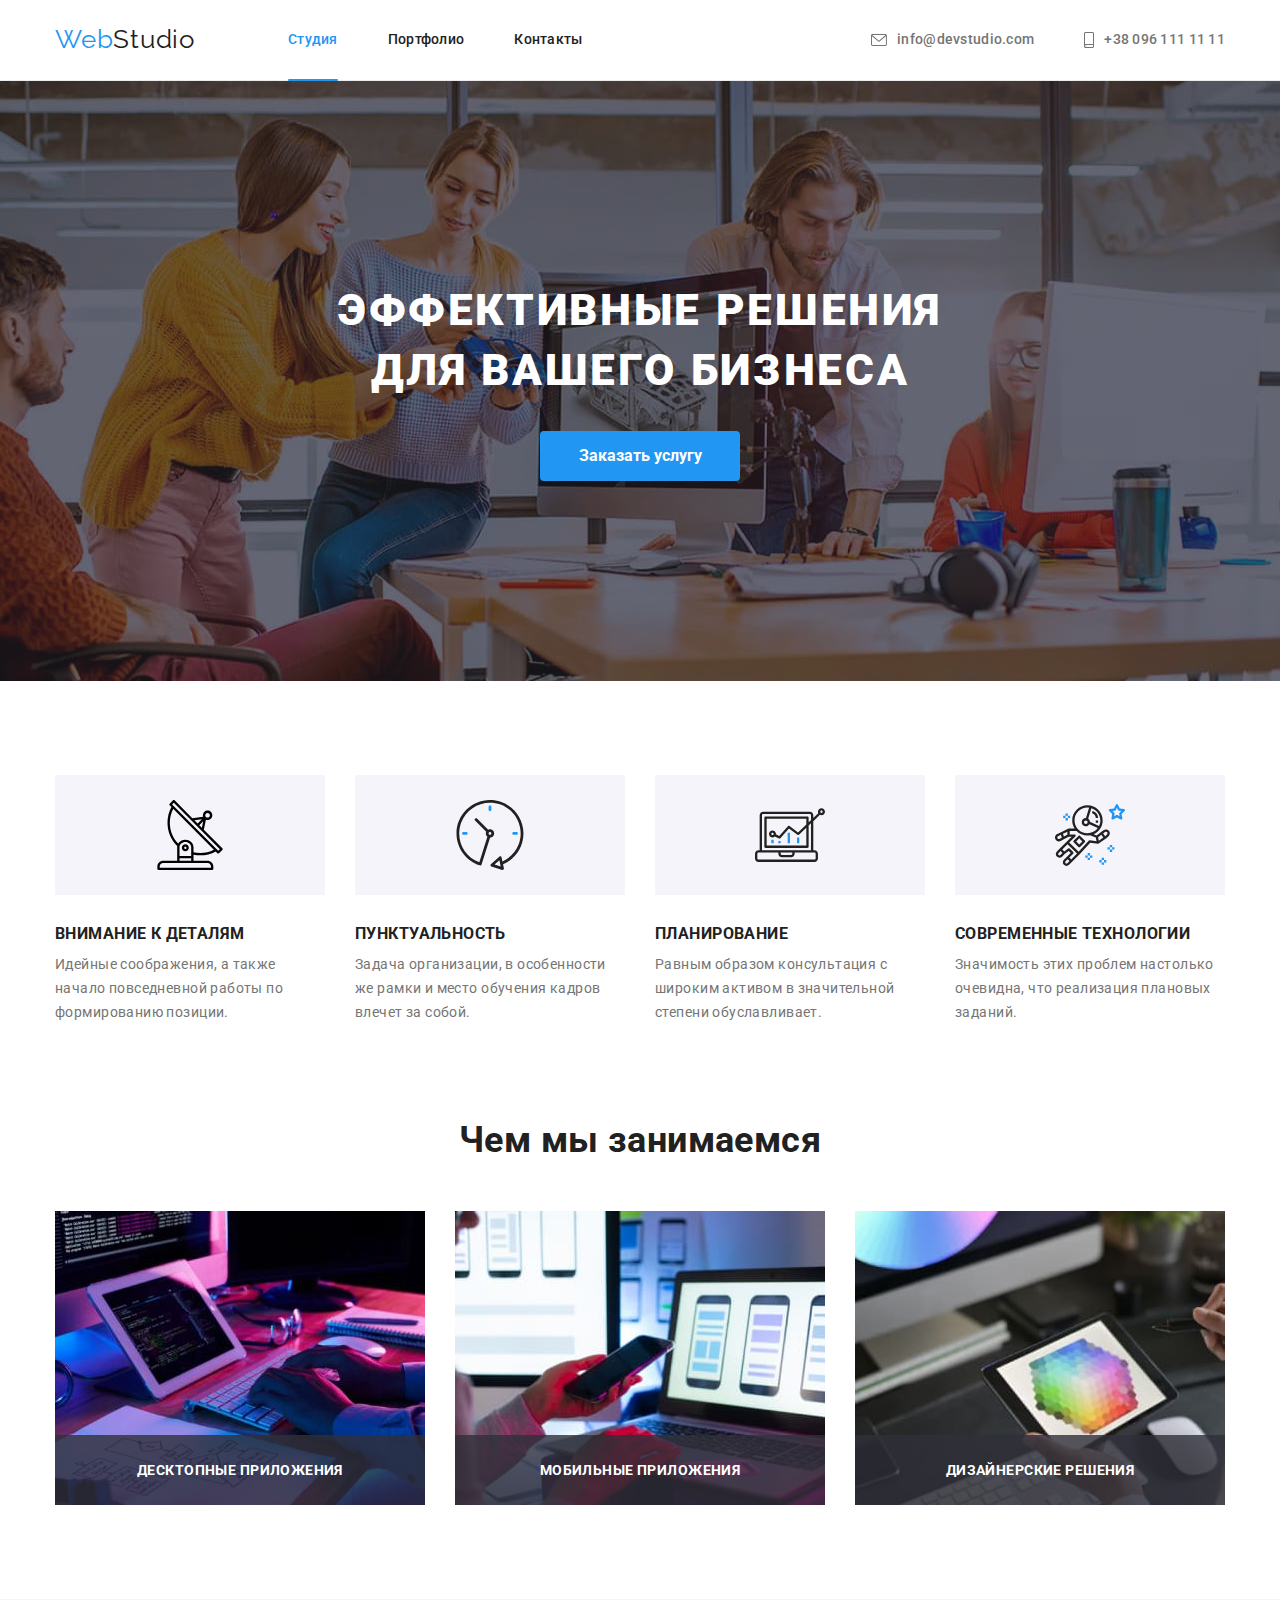
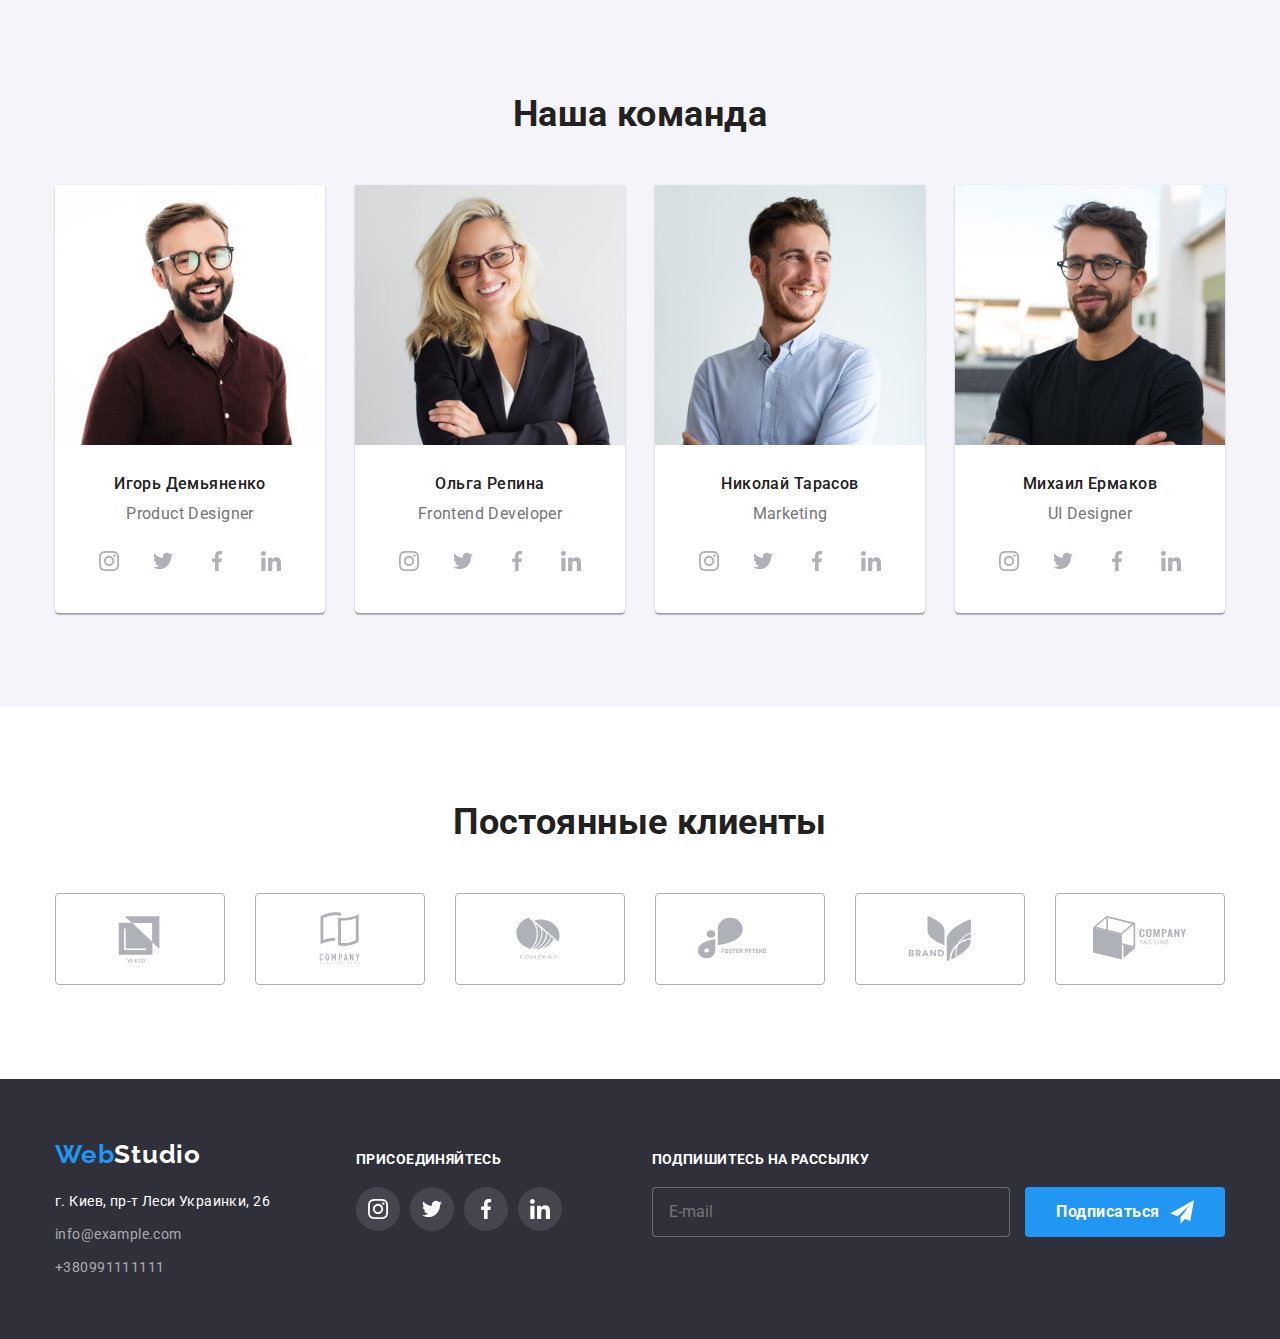
==== commit 8d2f1dfb: "homework-06-revised" ====
--- a/index.html
+++ b/index.html
@@ -382,7 +382,7 @@
         <div class="backdrop is-hidden" data-modal>
             <div class="modal">
                 <button class="modal-close" type="button" data-modal-close>
-                    <span> class="icon-container">
+                    <span class="icon-container">
                         <svg class="icon-close" width="18" height="18">
                             <use href="./images/icons.svg#icon-close"></use>
                         </svg>
@@ -430,10 +430,10 @@
                         </div>                       
                                         
                         <div class="checkbox-container">
-                            <label class="modal-label" for="policy">
+                            <label class="checkbox-label" for="policy">
                                 <input class="checkbox" type="checkbox" name="policy" id="policy">
+                                <span class="checkbox-icon"></span>
                                 <span class="policy-text">Соглашаюсь с рассылкой и принимаю <a class="terms" href="">Условия договора</a></span> 
-                                <span class="checkbox-icon"></span>
                                 <svg class="icon-checked" width="16" height="15">
                                     <use href="./images/icons.svg#icon-check"></use>
                                 </svg>                                                                                       
--- a/css/styles.css
+++ b/css/styles.css
@@ -588,7 +588,7 @@
 }
 
 .follow {
-  margin-left: 93px;
+  margin-left: auto;
 }
 
 .follow-form {
@@ -618,7 +618,7 @@
   font-size: 16px;
   line-height: 1.87;
   letter-spacing: 00.03em;
-  width: 196px;
+  width: 200px;
   height: 50px;
 
   transition: background-color 250ms cubic-bezier(0.4, 0, 0.2, 1);
@@ -833,15 +833,22 @@
 }
 
 .modal-label {
-  display: flex;
-  align-items: center;
   position: relative;
   margin-bottom: 4px;
   font-size: 12px;
   color: var(--secondary-text-color);
 }
 
+.checkbox-label {
+  display: flex;
+  align-items: center;
+  position: relative;
+  font-size: 12px;
+  color: var(--secondary-text-color);
+}
+
 .policy-text {
+  padding-left: 24px;
   font-size: 14px;
 }
 
@@ -855,38 +862,40 @@
   position: relative;
   display: flex;
   flex-direction: column;
+  margin-bottom: 10px;
 }
 
 .input-container {
   position: relative;
-  display: flex;
-  align-items: center;
 }
 .icon-modal {
   position: absolute;
-  top: 11px;
+  top: 50%;
+  transform: translateY(-50%);
   left: 12px;
   transition: fill 250ms cubic-bezier(0.4, 0, 0.2, 1);
 }
 
 .checkbox-icon {
   position: absolute;
-  top: 0;
+  top: 50%;
+  transform: translateY(-50%);
   left: 0;
-  display: inline-block;
   width: 16px;
   height: 15px;
   border: 2px solid var(--primary-text-color);
   border-radius: 2px;
+  cursor: pointer;
 }
 .icon-checked {
   position: absolute;
-  top: 0;
+  top: 50%;
+  transform: translateY(-50%);
   left: 0;
-  display: inline-block;
   border-radius: 2px;
   background-color: var(--accent-color);
   opacity: 0;
+  cursor: pointer;
   transition: opacity 250ms cubic-bezier(0.4, 0, 0.2, 1);
 }
 
@@ -898,9 +907,8 @@
   width: 448px;
   height: 40px;
   padding-left: 42px;
-  margin-bottom: 10px;
   border: 1px solid rgba(33, 33, 33, 0.2);
-  border-radius: 2px;
+  border-radius: 4px;
   overflow: hidden;
   transition: border 250ms cubic-bezier(0.4, 0, 0.2, 1),
     outline 250ms cubic-bezier(0.4, 0, 0.2, 1);
@@ -922,7 +930,7 @@
   width: 448px;
   height: 120px;
   border: 1px solid rgba(33, 33, 33, 0.2);
-  border-radius: 2px;
+  border-radius: 4px;
   resize: none;
   transition: border 250ms cubic-bezier(0.4, 0, 0.2, 1),
     outline 250ms cubic-bezier(0.4, 0, 0.2, 1);
@@ -942,6 +950,11 @@
   -moz-appearance: none;
   -webkit-appearance: none;
   padding-left: 24px;
+}
+
+.checkbox {
+  position: absolute;
+  visibility: hidden;
 }
 .comments::placeholder {
   color: rgba(117, 117, 117, 0.5);
@@ -954,6 +967,9 @@
   border-radius: 4px;
   border: none;
   color: #ffffff;
+  box-shadow: 0px 4px 4px rgba(0, 0, 0, 0.15);
+  cursor: pointer;
+  box-shadow: 0px 4px 4px rgba(0, 0, 0, 0.15);
   font-weight: 700;
   font-size: 16px;
   line-height: 1.87;
